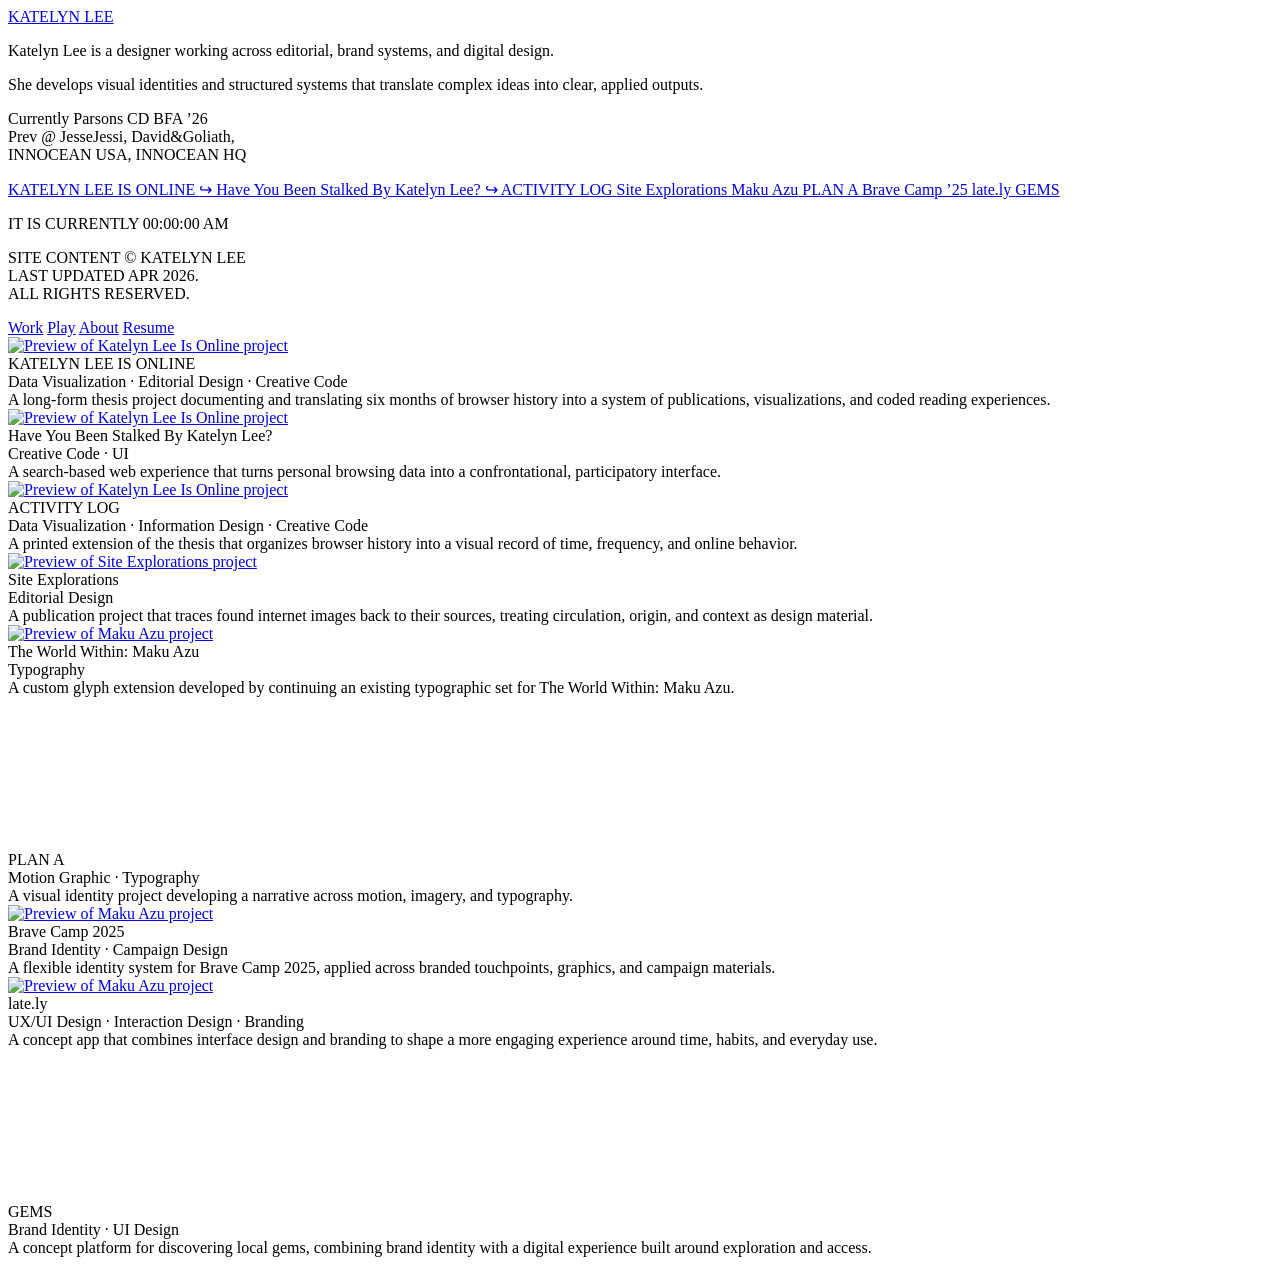
==== index.html @ a62d0965 "analytics" ====
<!DOCTYPE html>
<html lang="en">
<head>
<!-- Google tag (gtag.js) -->
<script async src="https://www.googletagmanager.com/gtag/js?id=G-5B7TTVXPLB"></script>
<script>
  window.dataLayer = window.dataLayer || [];
  function gtag(){dataLayer.push(arguments);}
  gtag('js', new Date());

  gtag('config', 'G-5B7TTVXPLB');
</script>

  <meta charset="UTF-8" />
  <meta name="viewport" content="width=device-width, initial-scale=1.0" />
  <title>Katelyn Lee Design</title>
<link rel="icon" href="assets/mouseclick.png" type="image/png" />
  <link rel="stylesheet" href="main.css" />
</head>
<body>
  <div class="site-wrapper">

    <!-- LEFT SIDEBAR -->
    <aside class="sidebar">
      <div class="sidebar-top">
        <a href="./" class="site-title hover-reveal">
          <span class="label-default">KATELYN LEE</span>
        </a>

        <div class="intro">
          <p>
            Katelyn Lee is a designer working across editorial, brand systems, and digital design.
          </p>

          <p class="intro-focus">
            She develops visual identities and structured systems that translate complex ideas into clear, applied outputs.
          </p>

          <p class="intro-meta">
            Currently Parsons CD BFA ’26<br>
            Prev @ JesseJessi, David&Goliath,<br>
            INNOCEAN USA, INNOCEAN HQ
        </p>
        </div>

        <div class="project-list">
          <a href="./katelynlee-is-online" class="project-link hover-reveal" data-project="katelyn-is-online">
            <span class="label-default">KATELYN LEE IS ONLINE</span>
          </a>

          <a href="./stalked" class="project-link hover-reveal indent" data-project="stalked">
            <span class="label-default">↪ Have You Been Stalked By Katelyn Lee?</span>
          </a>

          <a href="./activity-log" class="project-link hover-reveal indent" data-project="activity-log">
            <span class="label-default">↪ ACTIVITY LOG</span>
          </a>

          <a href="./site-explorations" class="project-link hover-reveal" data-project="site-explorations">
            <span class="label-default">Site Explorations</span>
          </a>

          <a href="./maku-azu" class="project-link hover-reveal" data-project="maku-azu">
            <span class="label-default">Maku Azu</span>
          </a>

          <a href="./plan-a" class="project-link hover-reveal" data-project="plan-a">
            <span class="label-default">PLAN A</span>
          </a>

          <a href="./brave-camp" class="project-link hover-reveal" data-project="brave-camp">
            <span class="label-default">Brave Camp ’25</span>
          </a>

          <a href="./lately" class="project-link hover-reveal" data-project="lately">
            <span class="label-default">late.ly</span>
          </a>

          <a href="./gems" class="project-link hover-reveal" data-project="gems">
            <span class="label-default">GEMS</span>
          </a>
        </div>
      </div>


<div class="sidebar-bottom">
  <p>
    IT IS CURRENTLY 
    <span class="sidebar-time" id="sidebar-time">
      00:00:00 AM
    </span>
  </p>

  <p>
    SITE CONTENT © KATELYN LEE<br />
    LAST UPDATED APR 2026.<br />
    ALL RIGHTS RESERVED.
  </p>
</div>
    </aside>

    <!-- RIGHT CONTENT -->
    <main class="content">
      <!-- TOP RIGHT NAV -->
      <nav class="top-nav">
        <a href="./" class="active">Work</a>
        <a href="./play">Play</a>
        <a href="./about">About</a>
        <a href="https://drive.google.com/file/d/14xPJd1FuYs-Bm6gf-rwNHwjESSqU0uII/view?usp=sharing" target="_blank">Resume</a>
      </nav>

      <section id="work" class="project-feed">
        <article class="project-card" data-project="katelyn-is-online">
          <a href="./katelynlee-is-online" class="project-image-link">
            <img src="assets/katelynleeisonline/landscape_1.jpg" alt="Preview of Katelyn Lee Is Online project" />
          </a>

          <div class="project-meta hover-description">
            <div class="meta-default">
                <div class="meta-title">KATELYN LEE IS ONLINE</div>
                <div class="meta-subtitle">Data Visualization · Editorial Design · Creative Code</div>
            </div>
            <div class="meta-hover">
              A long-form thesis project documenting and translating six months
              of browser history into a system of publications, visualizations,
              and coded reading experiences.
            </div>
          </div>
        </article>

        <article class="project-card" data-project="stalked">
          <a href="./stalked" class="project-image-link">
            <img src="assets/stalked/mainhero.png" alt="Preview of Katelyn Lee Is Online project" />
          </a>

          <div class="project-meta hover-description">
            <div class="meta-default">
                <div class="meta-title">Have You Been Stalked By Katelyn Lee?</div>
                <div class="meta-subtitle">Creative Code · UI</div>
            </div>
            <div class="meta-hover">
              A search-based web experience that turns personal browsing data into a confrontational, participatory interface.
            </div>
          </div>
        </article>

        <article class="project-card" data-project="activity-log">
          <a href="./activity-log" class="project-image-link">
            <img src="assets/activitylog/poster_final.png" alt="Preview of Katelyn Lee Is Online project" />
          </a>

          <div class="project-meta hover-description">
            <div class="meta-default">
                <div class="meta-title">ACTIVITY LOG</div>
                <div class="meta-subtitle">Data Visualization · Information Design · Creative Code</div>
            </div>
            <div class="meta-hover">
              A printed extension of the thesis that organizes browser history into a visual record of time, frequency, and online behavior.
            </div>
          </div>
        </article>

        <article class="project-card" data-project="site-explorations">
          <a href="./site-explorations" class="project-image-link">
            <img src="assets/siteexplorations/scan.gif" alt="Preview of Site Explorations project" />
          </a>

          <div class="project-meta hover-description">
            <div class="meta-default">
                <div class="meta-title">Site Explorations</div>
                <div class="meta-subtitle">Editorial Design</div>
            </div>
            <div class="meta-hover">
              A publication project that traces found internet images back to their sources, treating circulation, origin, and context as design material.
            </div>
          </div>
        </article>

        <article class="project-card" data-project="maku-azu">
          <a href="./maku-azu" class="project-image-link">
            <img src="assets/makuazu/DSC_8562.jpeg" alt="Preview of Maku Azu project" />
          </a>

          <div class="project-meta hover-description">
            <div class="meta-default">
                <div class="meta-title">The World Within: Maku Azu</div>
                <div class="meta-subtitle">Typography</div>
            </div>
            <div class="meta-hover">
             A custom glyph extension developed by continuing an existing typographic set for The World Within: Maku Azu.
            </div>
          </div>
        </article>

        <article class="project-card" data-project="plan-a">
          <a href="./plan-a" class="project-image-link">
            <video autoplay muted loop playsinline>
            <source src="assets/plana/PLANADOC.mp4" type="video/mp4" />
            </video>
        </a>

          <div class="project-meta hover-description">
            <div class="meta-default">
                <div class="meta-title">PLAN A</div>
                <div class="meta-subtitle">Motion Graphic · Typography</div>
            </div>
            <div class="meta-hover">
              A visual identity project developing a narrative across motion, imagery, and typography.
            </div>
          </div>
        </article>

        <article class="project-card" data-project="brave-camp">
          <a href="./brave-camp" class="project-image-link">
            <img src="assets/bravecamp/Bento-brandkit.png" alt="Preview of Maku Azu project" />
          </a>

          <div class="project-meta hover-description">
            <div class="meta-default">
                <div class="meta-title">Brave Camp 2025</div>
                <div class="meta-subtitle">Brand Identity · Campaign Design</div>
            </div>
            <div class="meta-hover">
              A flexible identity system for Brave Camp 2025, applied across branded touchpoints, graphics, and campaign materials.
            </div>
          </div>
        </article>

        <article class="project-card" data-project="lately">
          <a href="./lately" class="project-image-link">
            <img src="assets/late.ly/secondaryhero_fixed.png" alt="Preview of Maku Azu project" />
          </a>

          <div class="project-meta hover-description">
            <div class="meta-default">
                <div class="meta-title">late.ly</div>
                <div class="meta-subtitle">UX/UI Design · Interaction Design · Branding</div>
            </div>
            <div class="meta-hover">
              A concept app that combines interface design and branding to shape a more engaging experience around time, habits, and everyday use.
            </div>
          </div>
        </article>

        <article class="project-card" data-project="gems">
         <a href="./gems" class="project-image-link">
            <video autoplay muted loop playsinline>
            <source src="assets/GEMS/grid_remix.mp4" type="video/mp4" />
            </video>
        </a>

          <div class="project-meta hover-description">
            <div class="meta-default">
                <div class="meta-title">GEMS</div>
                <div class="meta-subtitle">Brand Identity · UI Design</div>
            </div>
            <div class="meta-hover">
              A concept platform for discovering local gems, combining brand identity with a digital experience built around exploration and access.
            </div>
          </div>
        </article>

      </section>

    </main>
  </div>

  <script src="main.js"></script>
</body>
</html>
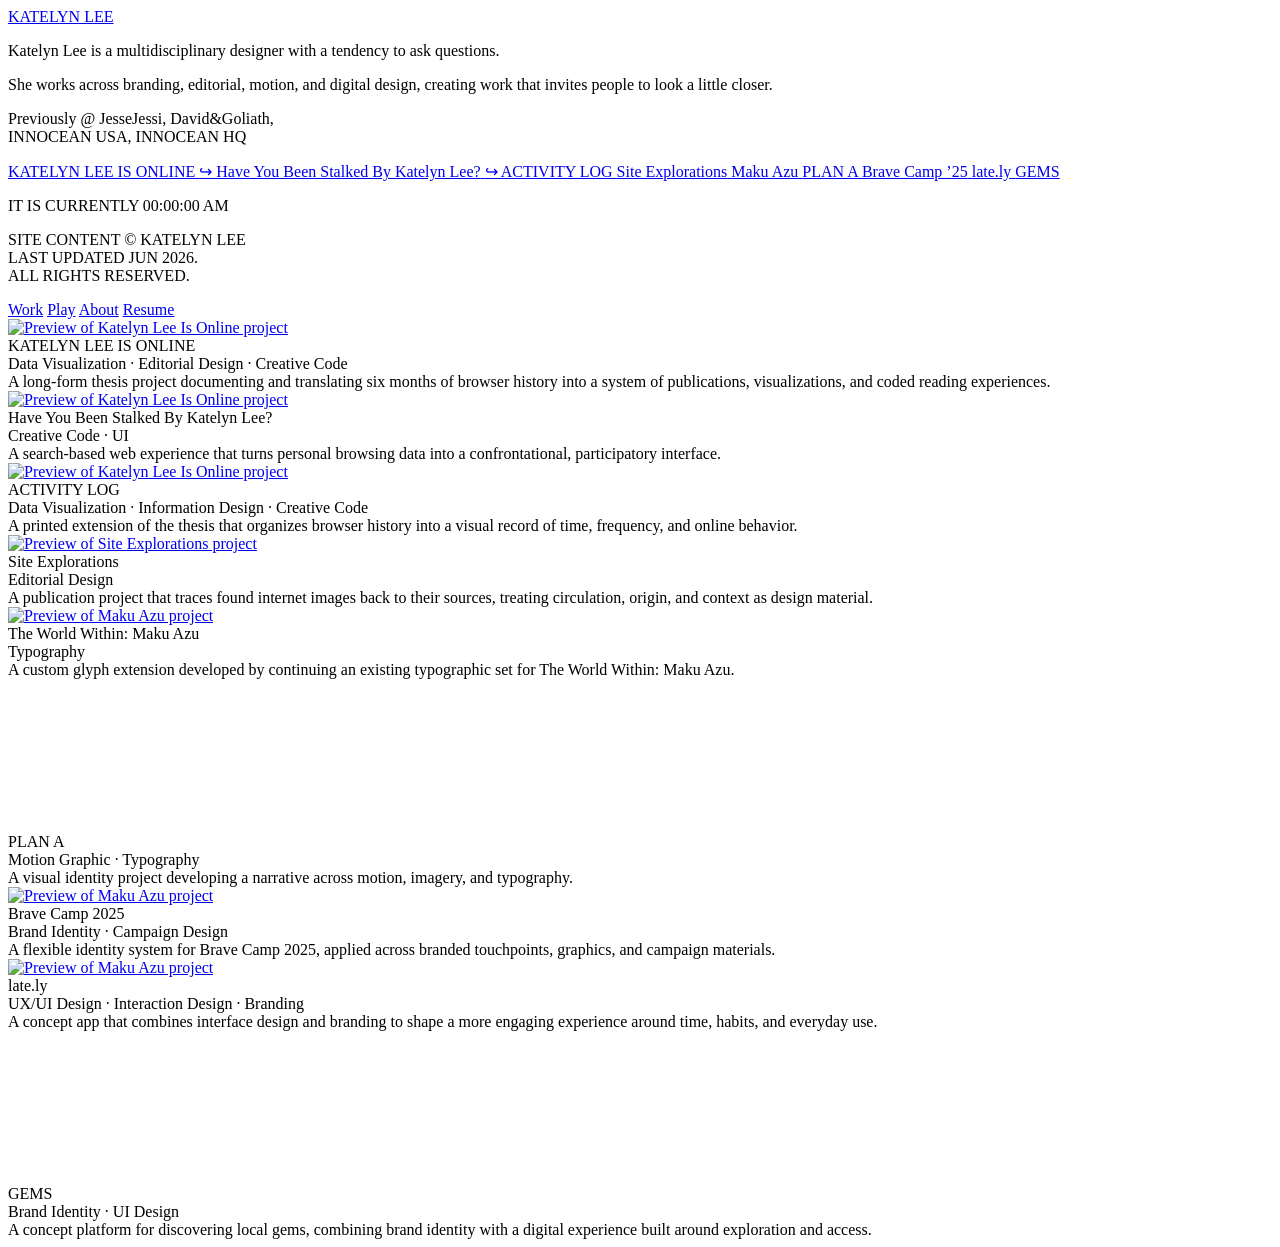
==== commit 55120d01: "update" ====
--- a/index.html
+++ b/index.html
@@ -29,18 +29,18 @@
 
         <div class="intro">
           <p>
-            Katelyn Lee is a designer working across editorial, brand systems, and digital design.
+            Katelyn Lee is a multidisciplinary designer with a tendency to ask questions.
           </p>
 
           <p class="intro-focus">
-            She develops visual identities and structured systems that translate complex ideas into clear, applied outputs.
+            She works across branding, editorial, motion, and digital design, creating work that invites people to look a little closer.
           </p>
 
           <p class="intro-meta">
-            Currently Parsons CD BFA ’26<br>
-            Prev @ JesseJessi, David&Goliath,<br>
+            Previously @ JesseJessi, David&Goliath,<br>
             INNOCEAN USA, INNOCEAN HQ
         </p>
+
         </div>
 
         <div class="project-list">
@@ -93,7 +93,7 @@
 
   <p>
     SITE CONTENT © KATELYN LEE<br />
-    LAST UPDATED APR 2026.<br />
+    LAST UPDATED JUN 2026.<br />
     ALL RIGHTS RESERVED.
   </p>
 </div>
@@ -106,7 +106,7 @@
         <a href="./" class="active">Work</a>
         <a href="./play">Play</a>
         <a href="./about">About</a>
-        <a href="https://drive.google.com/file/d/14xPJd1FuYs-Bm6gf-rwNHwjESSqU0uII/view?usp=sharing" target="_blank">Resume</a>
+        <a href="https://drive.google.com/file/d/1KI7xflAY8NanYzPTDMOPrRgD8ixf8LeU/view?usp=sharing" target="_blank">Resume</a>
       </nav>
 
       <section id="work" class="project-feed">
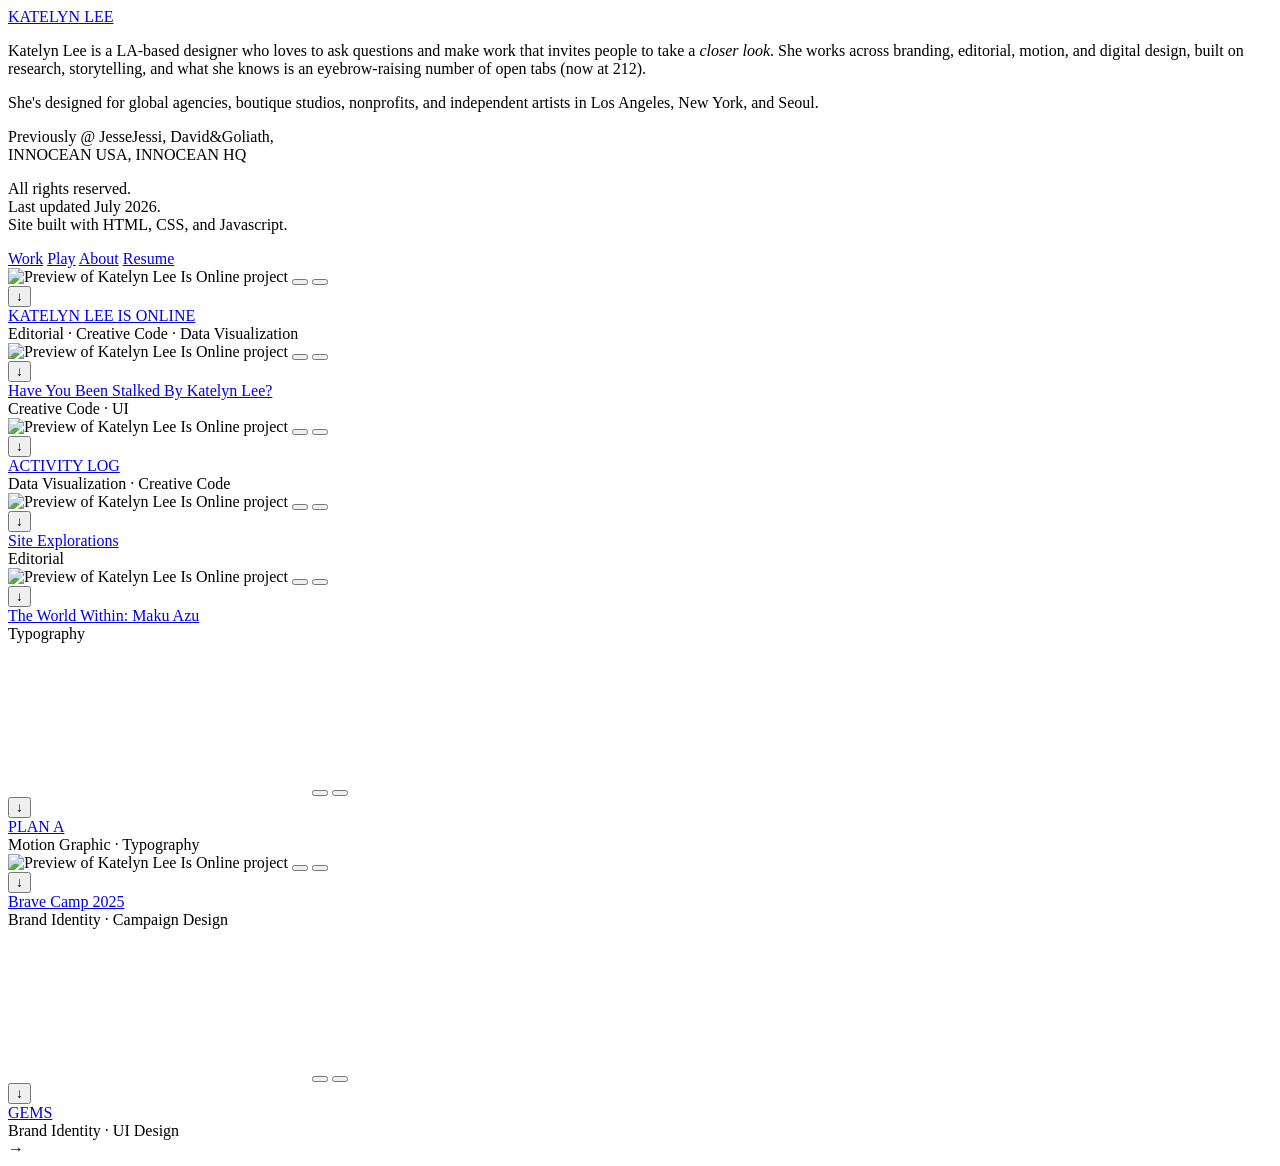
==== commit 94595c6c: "update" ====
--- a/index.html
+++ b/index.html
@@ -29,11 +29,12 @@
 
         <div class="intro">
           <p>
-            Katelyn Lee is a multidisciplinary designer with a tendency to ask questions.
+            Katelyn Lee is a LA-based designer who loves to ask questions and make work that invites people to take a <em>closer look</em>. 
+            She works across branding, editorial, motion, and digital design, built on research, storytelling, and what she knows is an eyebrow-raising number of open tabs (now at 212). 
           </p>
 
           <p class="intro-focus">
-            She works across branding, editorial, motion, and digital design, creating work that invites people to look a little closer.
+            She's designed for global agencies, boutique studios, nonprofits, and independent artists in Los Angeles, New York, and Seoul.
           </p>
 
           <p class="intro-meta">
@@ -41,9 +42,13 @@
             INNOCEAN USA, INNOCEAN HQ
         </p>
 
-        </div>
-
-        <div class="project-list">
+        <!-- <p class="intro-meta">
+            Hover for interaction!
+          </p> -->
+
+        </div>
+
+        <!-- <div class="project-list">
           <a href="./katelynlee-is-online" class="project-link hover-reveal" data-project="katelyn-is-online">
             <span class="label-default">KATELYN LEE IS ONLINE</span>
           </a>
@@ -79,22 +84,22 @@
           <a href="./gems" class="project-link hover-reveal" data-project="gems">
             <span class="label-default">GEMS</span>
           </a>
-        </div>
+        </div> -->
       </div>
 
 
 <div class="sidebar-bottom">
+  <!-- <p>
+    It is currently 
+    <span class="sidebar-time" id="sidebar-time">
+      00:00:00 AM.
+    </span>
+  </p> -->
+
   <p>
-    IT IS CURRENTLY 
-    <span class="sidebar-time" id="sidebar-time">
-      00:00:00 AM
-    </span>
-  </p>
-
-  <p>
-    SITE CONTENT © KATELYN LEE<br />
-    LAST UPDATED JUN 2026.<br />
-    ALL RIGHTS RESERVED.
+    All rights reserved.<br>
+    Last updated July 2026.<br>
+    Site built with HTML, CSS, and Javascript.
   </p>
 </div>
     </aside>
@@ -106,165 +111,288 @@
         <a href="./" class="active">Work</a>
         <a href="./play">Play</a>
         <a href="./about">About</a>
-        <a href="https://drive.google.com/file/d/1KI7xflAY8NanYzPTDMOPrRgD8ixf8LeU/view?usp=sharing" target="_blank">Resume</a>
+        <a href="https://drive.google.com/file/d/1V6LuvaHBBj7gBq3loCqaI6xz7B3jAZRT/view?usp=sharing" target="_blank">Resume</a>
       </nav>
 
       <section id="work" class="project-feed">
-        <article class="project-card" data-project="katelyn-is-online">
-          <a href="./katelynlee-is-online" class="project-image-link">
-            <img src="assets/katelynleeisonline/landscape_1.jpg" alt="Preview of Katelyn Lee Is Online project" />
-          </a>
-
-          <div class="project-meta hover-description">
-            <div class="meta-default">
-                <div class="meta-title">KATELYN LEE IS ONLINE</div>
-                <div class="meta-subtitle">Data Visualization · Editorial Design · Creative Code</div>
-            </div>
-            <div class="meta-hover">
-              A long-form thesis project documenting and translating six months
-              of browser history into a system of publications, visualizations,
-              and coded reading experiences.
-            </div>
-          </div>
-        </article>
-
-        <article class="project-card" data-project="stalked">
-          <a href="./stalked" class="project-image-link">
-            <img src="assets/stalked/mainhero.png" alt="Preview of Katelyn Lee Is Online project" />
-          </a>
-
-          <div class="project-meta hover-description">
-            <div class="meta-default">
-                <div class="meta-title">Have You Been Stalked By Katelyn Lee?</div>
-                <div class="meta-subtitle">Creative Code · UI</div>
-            </div>
-            <div class="meta-hover">
-              A search-based web experience that turns personal browsing data into a confrontational, participatory interface.
-            </div>
-          </div>
-        </article>
-
-        <article class="project-card" data-project="activity-log">
-          <a href="./activity-log" class="project-image-link">
-            <img src="assets/activitylog/poster_final.png" alt="Preview of Katelyn Lee Is Online project" />
-          </a>
-
-          <div class="project-meta hover-description">
-            <div class="meta-default">
-                <div class="meta-title">ACTIVITY LOG</div>
-                <div class="meta-subtitle">Data Visualization · Information Design · Creative Code</div>
-            </div>
-            <div class="meta-hover">
-              A printed extension of the thesis that organizes browser history into a visual record of time, frequency, and online behavior.
-            </div>
-          </div>
-        </article>
-
-        <article class="project-card" data-project="site-explorations">
-          <a href="./site-explorations" class="project-image-link">
-            <img src="assets/siteexplorations/scan.gif" alt="Preview of Site Explorations project" />
-          </a>
-
-          <div class="project-meta hover-description">
-            <div class="meta-default">
-                <div class="meta-title">Site Explorations</div>
-                <div class="meta-subtitle">Editorial Design</div>
-            </div>
-            <div class="meta-hover">
-              A publication project that traces found internet images back to their sources, treating circulation, origin, and context as design material.
-            </div>
-          </div>
-        </article>
-
-        <article class="project-card" data-project="maku-azu">
-          <a href="./maku-azu" class="project-image-link">
-            <img src="assets/makuazu/DSC_8562.jpeg" alt="Preview of Maku Azu project" />
-          </a>
-
-          <div class="project-meta hover-description">
-            <div class="meta-default">
-                <div class="meta-title">The World Within: Maku Azu</div>
-                <div class="meta-subtitle">Typography</div>
-            </div>
-            <div class="meta-hover">
-             A custom glyph extension developed by continuing an existing typographic set for The World Within: Maku Azu.
-            </div>
-          </div>
-        </article>
-
-        <article class="project-card" data-project="plan-a">
-          <a href="./plan-a" class="project-image-link">
-            <video autoplay muted loop playsinline>
-            <source src="assets/plana/PLANADOC.mp4" type="video/mp4" />
-            </video>
-        </a>
-
-          <div class="project-meta hover-description">
-            <div class="meta-default">
-                <div class="meta-title">PLAN A</div>
-                <div class="meta-subtitle">Motion Graphic · Typography</div>
-            </div>
-            <div class="meta-hover">
-              A visual identity project developing a narrative across motion, imagery, and typography.
-            </div>
-          </div>
-        </article>
-
-        <article class="project-card" data-project="brave-camp">
-          <a href="./brave-camp" class="project-image-link">
-            <img src="assets/bravecamp/Bento-brandkit.png" alt="Preview of Maku Azu project" />
-          </a>
-
-          <div class="project-meta hover-description">
-            <div class="meta-default">
-                <div class="meta-title">Brave Camp 2025</div>
-                <div class="meta-subtitle">Brand Identity · Campaign Design</div>
-            </div>
-            <div class="meta-hover">
-              A flexible identity system for Brave Camp 2025, applied across branded touchpoints, graphics, and campaign materials.
-            </div>
-          </div>
-        </article>
-
-        <article class="project-card" data-project="lately">
-          <a href="./lately" class="project-image-link">
-            <img src="assets/late.ly/secondaryhero_fixed.png" alt="Preview of Maku Azu project" />
-          </a>
-
-          <div class="project-meta hover-description">
-            <div class="meta-default">
-                <div class="meta-title">late.ly</div>
-                <div class="meta-subtitle">UX/UI Design · Interaction Design · Branding</div>
-            </div>
-            <div class="meta-hover">
-              A concept app that combines interface design and branding to shape a more engaging experience around time, habits, and everyday use.
-            </div>
-          </div>
-        </article>
-
-        <article class="project-card" data-project="gems">
-         <a href="./gems" class="project-image-link">
-            <video autoplay muted loop playsinline>
-            <source src="assets/GEMS/grid_remix.mp4" type="video/mp4" />
-            </video>
-        </a>
-
-          <div class="project-meta hover-description">
-            <div class="meta-default">
-                <div class="meta-title">GEMS</div>
-                <div class="meta-subtitle">Brand Identity · UI Design</div>
-            </div>
-            <div class="meta-hover">
-              A concept platform for discovering local gems, combining brand identity with a digital experience built around exploration and access.
-            </div>
-          </div>
-        </article>
+
+      <article class="project-card" data-project="katelyn-is-online">
+        <div class="project-carousel" data-images="
+            assets/katelynleeisonline/landscape_1.jpg,
+            assets/katelynleeisonline/landscape_2.jpg,
+            assets/katelynleeisonline/landscape_5.jpg,
+            assets/katelynleeisonline/vol3scans.gif">
+        <img class="carousel-image carousel-media" src="assets/katelynleeisonline/landscape_1.jpg" alt="Preview of Katelyn Lee Is Online project"/>
+
+        <button class="carousel-zone carousel-zone-left" type="button" aria-label="Previous image"></button>
+        <button class="carousel-zone carousel-zone-right" type="button" aria-label="Next image"></button>
+        </div>
+        
+        <div class="project-meta">
+          <div class="project-meta-header">
+          <button class="project-toggle" type="button" aria-expanded="false" aria-label="Show project description">
+            <span class="project-toggle-icon">↓</span>
+          </button>
+
+            <div class="project-meta-text">
+              <a href="./katelynlee-is-online" class="project-title-link">KATELYN LEE IS ONLINE</a>
+              <div class="meta-subtitle">Editorial · Creative Code · Data Visualization</div>
+            </div>
+          </div>
+
+          <div class="project-description" hidden>
+          Six months of browser history, translated into a system of publications, visualizations,
+          and coded reading experiences.
+          </div>
+        </div>
+      </article>
+
+      <article class="project-card" data-project="stalked">
+        <div class="project-carousel" data-images="
+          assets/stalked/mainhero.png,
+          assets/stalked/white/RESULTS.png,
+          assets/stalked/white/DIRECTORY.png,
+          assets/stalked/white/ABOUT.png">
+        <img class="carousel-image carousel-media" src="assets/stalked/mainhero.png" alt="Preview of Katelyn Lee Is Online project"/>
+
+        <button class="carousel-zone carousel-zone-left" type="button" aria-label="Previous image"></button>
+        <button class="carousel-zone carousel-zone-right" type="button" aria-label="Next image"></button>
+        </div>
+
+        <div class="project-meta">
+          <div class="project-meta-header">
+          <button class="project-toggle" type="button" aria-expanded="false" aria-label="Show project description">
+            <span class="project-toggle-icon">↓</span>
+          </button>
+
+            <div class="project-meta-text">
+              <a href="./stalked" class="project-title-link">Have You Been Stalked By Katelyn Lee?</a>
+              <div class="meta-subtitle">Creative Code · UI</div>
+            </div>
+          </div>
+
+          <div class="project-description" hidden>
+            A search-based web experience that turns personal browsing data into a confrontational, participatory interface.
+          </div>
+        </div>
+      </article>
+
+      <article class="project-card" data-project="activity-log">
+        <div class="project-carousel" data-images="
+          assets/activitylog/example_2.png,
+          assets/activitylog/example_4.png,
+          assets/activitylog/example_5.png">
+        <img class="carousel-image carousel-media" src="assets/activitylog/example_3.png" alt="Preview of Katelyn Lee Is Online project"/>
+
+        <button class="carousel-zone carousel-zone-left" type="button" aria-label="Previous image"></button>
+        <button class="carousel-zone carousel-zone-right" type="button" aria-label="Next image"></button>
+        </div>
+
+        <div class="project-meta">
+          <div class="project-meta-header">
+          <button class="project-toggle" type="button" aria-expanded="false" aria-label="Show project description">
+            <span class="project-toggle-icon">↓</span>
+          </button>
+
+          <div class="project-meta-text">
+            <a href="./activity-log/" class="project-title-link">ACTIVITY LOG</a>
+            <div class="meta-subtitle">Data Visualization · Creative Code</div>
+          </div>
+          </div>
+
+          <div class="project-description" hidden>
+            A visualization-focused extension of <em>KATELYN LEE IS ONLINE</em> that interprets browser history into a poster and series of visual explorations.
+          </div>
+        </div>
+      </article>
+
+      <article class="project-card" data-project="site-explorations">
+        <div class="project-carousel" data-images="
+            assets/siteexplorations/scan.gif,
+            assets/siteexplorations/horizontalweb2.png,
+            assets/siteexplorations/horizontalprint3.png,
+            assets/siteexplorations/horizontalweb1.png,">
+        <img class="carousel-image carousel-media" src="assets/siteexplorations/scan.gif" alt="Preview of Katelyn Lee Is Online project"/>
+
+        <button class="carousel-zone carousel-zone-left" type="button" aria-label="Previous image"></button>
+        <button class="carousel-zone carousel-zone-right" type="button" aria-label="Next image"></button>
+        </div>
+
+        <div class="project-meta">
+          <div class="project-meta-header">
+          <button class="project-toggle" type="button" aria-expanded="false" aria-label="Show project description">
+            <span class="project-toggle-icon">↓</span>
+          </button>
+
+            <div class="project-meta-text">
+              <a href="./site-explorations/" class="project-title-link">Site Explorations</a>
+            <div class="meta-subtitle">Editorial</div>
+            </div>
+          </div>
+
+          <div class="project-description" hidden>
+            A publication that traces found internet images back to their sources, treating circulation, origin, and context as design material.
+          </div>
+        </div>
+      </article>
+
+      <article class="project-card" data-project="maku-azu">
+        <div class="project-carousel" data-images="
+          assets/makuazu/DSC_8562.jpeg,
+          assets/katelynleeisonline/landscape_2.jpg,
+          assets/katelynleeisonline/landscape_3.jpg,
+          assets/katelynleeisonline/landscape_4.jpg">
+        <img class="carousel-image carousel-media" src="assets/makuazu/DSC_8562.jpeg" alt="Preview of Katelyn Lee Is Online project"/>
+
+        <button class="carousel-zone carousel-zone-left" type="button" aria-label="Previous image"></button>
+        <button class="carousel-zone carousel-zone-right" type="button" aria-label="Next image"></button>
+        </div>
+
+        <div class="project-meta">
+          <div class="project-meta-header">
+          <button class="project-toggle" type="button" aria-expanded="false" aria-label="Show project description">
+            <span class="project-toggle-icon">↓</span>
+          </button>
+
+            <div class="project-meta-text">
+              <a href="./maku-azu/" class="project-title-link">The World Within: Maku Azu</a>
+              <div class="meta-subtitle">Typography</div>
+            </div>
+          </div>
+
+            <div class="project-description" hidden>
+              Custom glyph set extending an existing typographic identity for <em>The World Within: Maku Azu</em>.
+            </div>
+        </div>
+      </article>
+
+      <article class="project-card" data-project="plan-a">
+        <div class="project-carousel" data-images="
+          assets/plana/PLANADOC.mp4,
+          assets/plana/SELECTEDPLANAshots.png,
+          assets/plana/STYLE GUIDEPLANA.png">
+        <video class="carousel-image carousel-media" src="assets/plana/PLANADOC.mp4" autoplay loop muted playsinline></video>
+
+        <button class="carousel-zone carousel-zone-left" type="button" aria-label="Previous image"></button>
+        <button class="carousel-zone carousel-zone-right" type="button" aria-label="Next image"></button>
+        </div>
+
+        <div class="project-meta">
+          <div class="project-meta-header">
+          <button class="project-toggle" type="button" aria-expanded="false" aria-label="Show project description">
+            <span class="project-toggle-icon">↓</span>
+          </button>
+
+            <div class="project-meta-text">
+              <a href="./plan-a/" class="project-title-link">PLAN A</a>
+              <div class="meta-subtitle">Motion Graphic · Typography</div>
+            </div>
+          </div>
+
+          <div class="project-description" hidden>
+            Lyric video for Ski Team's single "PLAN A," developing a typographic language that carries the track's tone and rhythm through motion.
+          </div>
+        </div>
+      </article>
+
+      <article class="project-card" data-project="brave-camp">
+        <div class="project-carousel" data-images="
+            assets/bravecamp/Bento-brandkit.png,
+            assets/bravecamp/phones.png,
+            assets/bravecamp/allhero.png,
+            assets/bravecamp/ICONS_BA_final.png">
+        <img class="carousel-image carousel-media" src="assets/bravecamp/Bento-brandkit.png" alt="Preview of Katelyn Lee Is Online project"/>
+
+        <button class="carousel-zone carousel-zone-left" type="button" aria-label="Previous image"></button>
+        <button class="carousel-zone carousel-zone-right" type="button" aria-label="Next image"></button>
+        </div>
+
+        <div class="project-meta">
+          <div class="project-meta-header">
+            <button class="project-toggle" type="button" aria-expanded="false" aria-label="Show project description">
+              <span class="project-toggle-icon">↓</span>
+            </button>
+
+            <div class="project-meta-text">
+              <a href="./brave-camp/" class="project-title-link">Brave Camp 2025</a>
+              <div class="meta-subtitle">Brand Identity · Campaign Design</div>
+            </div>
+          </div>
+
+          <div class="project-description" hidden>
+            A flexible identity system for Brave Camp 2025, applied across branded touchpoints, graphics, and campaign materials.
+          </div>
+        </div>
+      </article>
+
+      <!-- <article class="project-card" data-project="lately">
+        <div class="project-carousel" data-images="
+            assets/katelynleeisonline/landscape_1.jpg,
+            assets/katelynleeisonline/landscape_2.jpg,
+            assets/katelynleeisonline/landscape_3.jpg,
+            assets/katelynleeisonline/landscape_4.jpg">
+        <img class="carousel-image carousel-media" src="assets/katelynleeisonline/landscape_1.jpg" alt="Preview of Katelyn Lee Is Online project"/>
+
+        <button class="carousel-zone carousel-zone-left" type="button" aria-label="Previous image"></button>
+        <button class="carousel-zone carousel-zone-right" type="button" aria-label="Next image"></button>
+        </div>
+
+        <div class="project-meta">
+          <div class="project-meta-header">
+          <button class="project-toggle" type="button" aria-expanded="false" aria-label="Show project description">
+            <span class="project-toggle-icon">↓</span>
+          </button>
+
+            <div class="project-meta-text">
+              <a href="./lately/" class="project-title-link">late.ly</a>
+              <div class="meta-subtitle">UX/UI Design · Interaction Design · Branding</div>
+            </div>
+          </div>
+
+          <div class="project-description" hidden>
+          A concept app that combines interface design and branding to shape a more engaging experience around time, habits, and everyday use.
+          </div>
+        </div>
+      </article> -->
+
+      <article class="project-card" data-project="gems">
+        <div class="project-carousel" data-images="
+            assets/GEMS/grid_remix.mp4,
+            assets/GEMS/hero_p7.png,
+            assets/GEMS/GEMSGUIDE.png,
+            assets/GEMS/postermockup.png">
+        <video class="carousel-image carousel-media" src="assets/GEMS/grid_remix.mp4" autoplay loop muted playsinline></video>
+
+        <button class="carousel-zone carousel-zone-left" type="button" aria-label="Previous image"></button>
+        <button class="carousel-zone carousel-zone-right" type="button" aria-label="Next image"></button>
+        </div>
+
+        <div class="project-meta">
+          <div class="project-meta-header">
+            <button class="project-toggle" type="button" aria-expanded="false" aria-label="Show project description">
+              <span class="project-toggle-icon">↓</span>
+            </button>
+
+            <div class="project-meta-text">
+              <a href="./gems/" class="project-title-link">GEMS</a>
+              <div class="meta-subtitle">Brand Identity · UI Design</div>
+            </div>
+          </div>
+
+          <div class="project-description" hidden>
+          A concept platform for discovering local gems, combining brand identity with a digital experience built around exploration and access.
+          </div>
+        </div>
+      </article>
 
       </section>
 
     </main>
   </div>
 
+  <div class="carousel-cursor" aria-hidden="true">→</div>
   <script src="main.js"></script>
+  <script src="toggles.js"></script>
+  <script src="../play.js"></script>
 </body>
 </html>
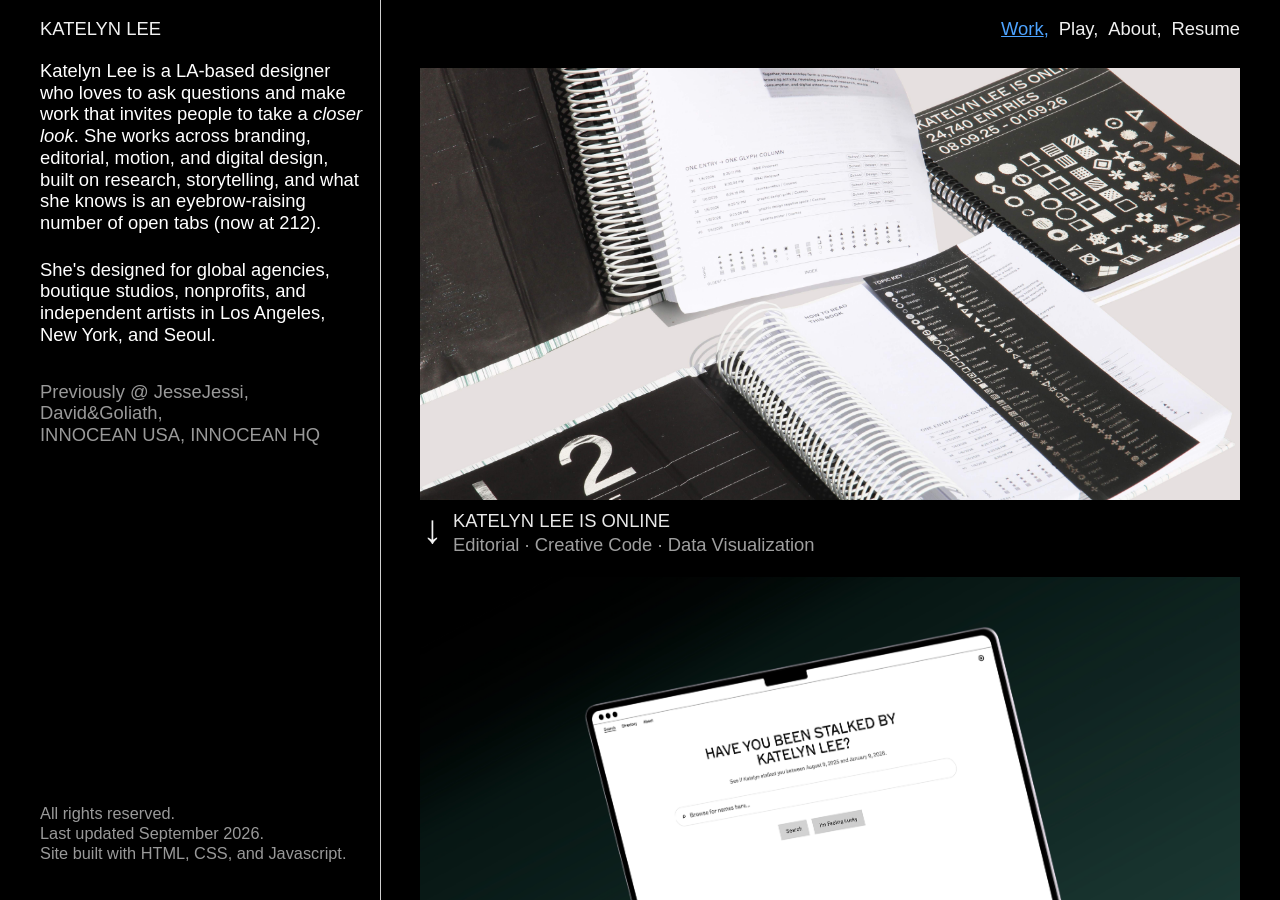
==== commit d15da131: "w&w_upload" ====
--- a/index.html
+++ b/index.html
@@ -14,7 +14,6 @@
   <meta charset="UTF-8" />
   <meta name="viewport" content="width=device-width, initial-scale=1.0" />
   <title>Katelyn Lee Design</title>
-<link rel="icon" href="assets/mouseclick.png" type="image/png" />
   <link rel="stylesheet" href="main.css" />
 </head>
 <body>
@@ -98,7 +97,7 @@
 
   <p>
     All rights reserved.<br>
-    Last updated July 2026.<br>
+    Last updated September 2026.<br>
     Site built with HTML, CSS, and Javascript.
   </p>
 </div>
@@ -115,13 +114,13 @@
       </nav>
 
       <section id="work" class="project-feed">
-
-      <article class="project-card" data-project="katelyn-is-online">
+      
+        <article class="project-card" data-project="katelyn-is-online">
         <div class="project-carousel" data-images="
             assets/katelynleeisonline/landscape_1.jpg,
             assets/katelynleeisonline/landscape_2.jpg,
             assets/katelynleeisonline/landscape_5.jpg,
-            assets/katelynleeisonline/vol3scans.gif">
+            assets/katelynleeisonline/vol3scans.mp4">
         <img class="carousel-image carousel-media" src="assets/katelynleeisonline/landscape_1.jpg" alt="Preview of Katelyn Lee Is Online project"/>
 
         <button class="carousel-zone carousel-zone-left" type="button" aria-label="Previous image"></button>
@@ -149,11 +148,11 @@
 
       <article class="project-card" data-project="stalked">
         <div class="project-carousel" data-images="
-          assets/stalked/mainhero.png,
-          assets/stalked/white/RESULTS.png,
-          assets/stalked/white/DIRECTORY.png,
-          assets/stalked/white/ABOUT.png">
-        <img class="carousel-image carousel-media" src="assets/stalked/mainhero.png" alt="Preview of Katelyn Lee Is Online project"/>
+          assets/stalked/mainhero.jpg,
+          assets/stalked/white/RESULTS.jpg,
+          assets/stalked/white/DIRECTORY.jpg,
+          assets/stalked/white/ABOUT.jpg">
+        <img class="carousel-image carousel-media" src="assets/stalked/mainhero.jpg" alt="Preview of Have You Been Stalked by Katelyn Lee?"/>
 
         <button class="carousel-zone carousel-zone-left" type="button" aria-label="Previous image"></button>
         <button class="carousel-zone carousel-zone-right" type="button" aria-label="Next image"></button>
@@ -177,42 +176,43 @@
         </div>
       </article>
 
-      <article class="project-card" data-project="activity-log">
-        <div class="project-carousel" data-images="
-          assets/activitylog/example_2.png,
-          assets/activitylog/example_4.png,
-          assets/activitylog/example_5.png">
-        <img class="carousel-image carousel-media" src="assets/activitylog/example_3.png" alt="Preview of Katelyn Lee Is Online project"/>
-
-        <button class="carousel-zone carousel-zone-left" type="button" aria-label="Previous image"></button>
-        <button class="carousel-zone carousel-zone-right" type="button" aria-label="Next image"></button>
-        </div>
-
-        <div class="project-meta">
-          <div class="project-meta-header">
-          <button class="project-toggle" type="button" aria-expanded="false" aria-label="Show project description">
-            <span class="project-toggle-icon">↓</span>
-          </button>
-
-          <div class="project-meta-text">
-            <a href="./activity-log/" class="project-title-link">ACTIVITY LOG</a>
-            <div class="meta-subtitle">Data Visualization · Creative Code</div>
-          </div>
-          </div>
-
-          <div class="project-description" hidden>
-            A visualization-focused extension of <em>KATELYN LEE IS ONLINE</em> that interprets browser history into a poster and series of visual explorations.
+      <article class="project-card" data-project="w&w">
+        <div class="project-carousel" data-images="
+            assets/w&w/hero.jpg,
+            assets/w&w/socials_posts_4.png,
+            assets/w&w/drinkreviews.mp4,
+            assets/w&w/event/02.jpg">
+        <img class="carousel-image carousel-media" src="assets/w&w/hero.jpg" alt="Preview of Worm&Whisk project"/>
+
+        <button class="carousel-zone carousel-zone-left" type="button" aria-label="Previous image"></button>
+        <button class="carousel-zone carousel-zone-right" type="button" aria-label="Next image"></button>
+        </div>
+        
+        <div class="project-meta">
+          <div class="project-meta-header">
+          <button class="project-toggle" type="button" aria-expanded="false" aria-label="Show project description">
+            <span class="project-toggle-icon">↓</span>
+          </button>
+
+            <div class="project-meta-text">
+              <a href="./w&w" class="project-title-link">Worm&Whisk</a>
+              <div class="meta-subtitle">Brand Identity · Art Direction</div>
+            </div>
+          </div>
+
+          <div class="project-description" hidden>
+          Two years of matcha pop-ups, with an identity built to make an apartment café feel like an established brand.
           </div>
         </div>
       </article>
 
       <article class="project-card" data-project="site-explorations">
         <div class="project-carousel" data-images="
-            assets/siteexplorations/scan.gif,
-            assets/siteexplorations/horizontalweb2.png,
-            assets/siteexplorations/horizontalprint3.png,
-            assets/siteexplorations/horizontalweb1.png,">
-        <img class="carousel-image carousel-media" src="assets/siteexplorations/scan.gif" alt="Preview of Katelyn Lee Is Online project"/>
+            assets/siteexplorations/scan.mp4,
+            assets/siteexplorations/horizontalweb2.jpg,
+            assets/siteexplorations/horizontalprint3.jpg,
+            assets/siteexplorations/horizontalweb1.jpg,">
+        <video class="carousel-image carousel-media" src="assets/siteexplorations/scan.mp4" autoplay loop muted playsinline></video>
 
         <button class="carousel-zone carousel-zone-left" type="button" aria-label="Previous image"></button>
         <button class="carousel-zone carousel-zone-right" type="button" aria-label="Next image"></button>
@@ -231,18 +231,17 @@
           </div>
 
           <div class="project-description" hidden>
-            A publication that traces found internet images back to their sources, treating circulation, origin, and context as design material.
+            A publication that traces found internet images back to their sources, exploring circulation, origin, and context.
           </div>
         </div>
       </article>
 
       <article class="project-card" data-project="maku-azu">
         <div class="project-carousel" data-images="
-          assets/makuazu/DSC_8562.jpeg,
-          assets/katelynleeisonline/landscape_2.jpg,
-          assets/katelynleeisonline/landscape_3.jpg,
-          assets/katelynleeisonline/landscape_4.jpg">
-        <img class="carousel-image carousel-media" src="assets/makuazu/DSC_8562.jpeg" alt="Preview of Katelyn Lee Is Online project"/>
+          assets/makuazu/DSC_8562.jpg,
+          assets/makuazu/DSC_8499.jpg,
+          assets/makuazu/Maku_Scroll.mp4">
+        <img class="carousel-image carousel-media" src="assets/makuazu/DSC_8562.jpg" alt="Preview of The World Within: Maku Azu"/>
 
         <button class="carousel-zone carousel-zone-left" type="button" aria-label="Previous image"></button>
         <button class="carousel-zone carousel-zone-right" type="button" aria-label="Next image"></button>
@@ -297,11 +296,11 @@
 
       <article class="project-card" data-project="brave-camp">
         <div class="project-carousel" data-images="
-            assets/bravecamp/Bento-brandkit.png,
-            assets/bravecamp/phones.png,
-            assets/bravecamp/allhero.png,
-            assets/bravecamp/ICONS_BA_final.png">
-        <img class="carousel-image carousel-media" src="assets/bravecamp/Bento-brandkit.png" alt="Preview of Katelyn Lee Is Online project"/>
+            assets/bravecamp/Bento-brandkit.jpg,
+            assets/bravecamp/phones.jpg,
+            assets/bravecamp/allhero.jpg,
+            assets/bravecamp/ICONS_BA_final.jpg">
+        <img class="carousel-image carousel-media" src="assets/bravecamp/Bento-brandkit.jpg" alt="Preview of Brave Camp project"/>
 
         <button class="carousel-zone carousel-zone-left" type="button" aria-label="Previous image"></button>
         <button class="carousel-zone carousel-zone-right" type="button" aria-label="Next image"></button>
@@ -358,9 +357,9 @@
       <article class="project-card" data-project="gems">
         <div class="project-carousel" data-images="
             assets/GEMS/grid_remix.mp4,
-            assets/GEMS/hero_p7.png,
+            assets/GEMS/hero_p7.jpg,
             assets/GEMS/GEMSGUIDE.png,
-            assets/GEMS/postermockup.png">
+            assets/GEMS/postermockup.jpg">
         <video class="carousel-image carousel-media" src="assets/GEMS/grid_remix.mp4" autoplay loop muted playsinline></video>
 
         <button class="carousel-zone carousel-zone-left" type="button" aria-label="Previous image"></button>
@@ -393,6 +392,5 @@
   <div class="carousel-cursor" aria-hidden="true">→</div>
   <script src="main.js"></script>
   <script src="toggles.js"></script>
-  <script src="../play.js"></script>
 </body>
 </html>
--- a/main.css
+++ b/main.css
@@ -0,0 +1,880 @@
+@font-face {
+  font-family: "Chivo";
+  src: url("assets/chivo/Chivo-Light.ttf") format("truetype");
+  font-weight: 100;
+  font-style: normal;
+}
+
+* {
+  box-sizing: border-box;
+}
+
+html {
+  scroll-behavior: smooth;
+}
+
+body {
+  margin: 0;
+  background: #000000;
+  color: #f2f2f2;
+  font-family: "Chivo", sans-serif;
+  font-weight: 200;
+  cursor: default;
+}
+
+a,
+button {
+  cursor: pointer;
+}
+
+a {
+  color: inherit;
+  text-decoration: none;
+}
+
+img {
+  display: block;
+  width: 100%;
+  height: auto;
+}
+
+/* PAGE LABEL */
+.page-label {
+  margin: 28px 0 8px 32px;
+  font-size: 1.15rem;
+  color: #d0d0d0;
+  letter-spacing: 0.01em;
+  text-transform: uppercase;
+}
+
+/* MAIN BLACK FRAME */
+.site-wrapper {
+  position: relative;
+  display: flex;
+  align-items: flex-start;
+  width: 100vw;
+  height: 100vh;
+  background: #000000;
+  overflow: hidden;
+}
+
+.site-wrapper::before {
+  content: "";
+  position: absolute;
+  top: 0;
+  bottom: 0;
+  left: 475px;          /* sidebar width */
+  width: 1px;
+  background: #cfcfcf;
+  z-index: 10;
+}
+
+.sidebar-time {
+  font-size: 1.15rem;
+  line-height: 1.22;
+  max-width: 250px;
+  margin-top: auto;
+  margin-bottom: 0px;
+}
+
+.sidebar {
+  position: fixed;
+  top: 20px;
+  left: 0px;
+  width: 475px;
+  height: calc(100vh - 40px);
+  background: #000000;
+  display: flex;
+  flex-direction: column;
+  justify-content: space-between;
+  padding: 0px 16px 0px 40px;
+  z-index: 5;
+}
+
+.sidebar-top {
+  display: flex;
+  flex-direction: column;
+  padding-top: 0;
+}
+
+.site-title {
+  display: inline-block;
+  position: relative;
+  font-size: 1.15rem;
+  font-weight: 400;
+  margin-top: 0;
+  margin-bottom: 20px;
+  min-height: 20px;
+  line-height: 1;
+}
+
+.intro {
+  font-size: 1.15rem;
+  line-height: 1.18;
+  color: #ffffff;
+  margin-bottom: 02px;
+  max-width: 395px; /* instead of 100% */
+  background-color: rgb(0, 0, 0);
+}
+
+.intro p {
+  margin: 0 0 25px 0;
+}
+
+.intro-focus { 
+  padding-bottom:10px; 
+}
+
+.intro-meta { 
+  opacity: 0.6;
+}
+
+.project-list {
+  border-top: 1px solid #cfcfcf;
+  width: 100%;
+}
+
+.project-link {
+  display: flex;
+  align-items: center;
+  justify-content: space-between;
+  gap: 12px;
+  position: relative;
+  border-bottom: 1px solid #cfcfcf;
+  padding: 8px 0 9px 0;
+  font-size: 1.02rem;
+  line-height: 1.1;
+  min-height: 28px;
+}
+
+.project-link .label-default {
+  flex: 1;
+}
+
+.project-link.active {
+  color: #4da3ff;
+}
+
+.sidebar-bottom {
+  font-size: 1.02rem;
+  line-height: 1.22;
+  max-width: 500px;
+}
+
+.sidebar-bottom p{
+  font-size: 1.02rem;
+  line-height: 1.22;
+  color: #ffffff;
+  opacity: 0.6;
+  max-width: 500px;
+}
+
+
+/* RIGHT CONTENT */
+.content {
+  margin-left: 475px;
+  width: calc(100% - 475px);
+  height: 100%;
+  overflow-y: auto;
+  padding: 40px 40px 60px 40px; /* was 60px on the right */
+  scrollbar-width: none;
+}
+
+.content::-webkit-scrollbar {
+  display: none;
+}
+
+/* TOP NAV */
+.top-nav {
+  position: fixed;
+  top: 20px;
+  right: 40px;
+  z-index: 20;
+  display: flex;
+  align-items: center;
+  gap: 6px;
+  background: transparent;
+  padding: 0;
+}
+
+.top-nav a {
+  font-size: 1.02rem;
+  line-height: 1;
+  color: #f0f0f0;
+}
+
+.top-nav a::after {
+  content: ",";
+  margin-right: 4px;
+}
+
+.top-nav a:last-child::after {
+  content: "";
+  margin-right: 0;
+}
+
+.top-nav a {
+  font-size: 1.15rem;
+  line-height: 1;
+  color: #f0f0f0;
+  text-decoration: none;
+  transition: color 0.15s ease;
+}
+
+.top-nav a:hover {
+  color: #4da3ff;
+  text-decoration: underline;
+}
+
+.top-nav a.active {
+  color: #4da3ff;
+  text-decoration: underline;
+}
+
+/* PROJECT FEED */
+.project-feed {
+  width: 100%;
+  padding-top: 0;
+}
+
+.project-card {
+  margin-bottom: 22px;
+  margin-top:20px;
+  max-width: 1180px;
+}
+
+.project-image-link,
+.project-carousel {
+  position: relative;
+  display: block;
+  width: 100%;
+  /* aspect-ratio: 1.8 / 1; */
+  overflow: hidden;
+  background: #111;
+}
+
+.project-image-link img,
+.project-image-link video,
+.project-carousel img,
+.project-carousel video,
+.carousel-image {
+  display: block;
+  width: 100%;
+  height: 100%;
+  object-fit: cover;
+}
+
+.project-card[data-project="lately"] .project-image-link img,
+.project-card[data-project="lately"] .carousel-image {
+  object-position: center 0%;
+}
+
+.project-card[data-project="stalked"] .project-image-link img,
+.project-card[data-project="stalked"] .carousel-image {
+  object-position: center 20%;
+}
+
+.project-card[data-project="activity-log"] .project-image-link img,
+.project-card[data-project="activity-log"] .carousel-image {
+  object-position: center 5%;
+  transform: scale(1.2);
+}
+
+.carousel-zone {
+  position: absolute;
+  top: 0;
+  bottom: 0;
+  width: 50%;
+  padding: 0;
+  border: 0;
+  background: transparent;
+  z-index: 2;
+}
+
+.project-carousel {
+  position: relative;
+  width: 100%;
+  aspect-ratio: 1.9 / 1;
+  overflow: hidden;
+  background: #000000;
+  cursor: none;
+}
+
+.carousel-image {
+  width: 100%;
+  height: 100%;
+  object-fit: cover;
+}
+
+.project-card[data-project="katelyn-is-online"]
+.carousel-image[src*="vol3scans"] {
+  transform: scale(1.2);
+  object-fit: contain;
+}
+
+@keyframes carousel-flash {
+  0% {
+    filter: brightness(1);
+  }
+
+  40% {
+    filter: brightness(1.12);
+  }
+
+  100% {
+    filter: brightness(1);
+  }
+}
+
+.carousel-zone {
+  position: absolute;
+  top: 0;
+  bottom: 0;
+  width: 50%;
+  padding: 0;
+  border: 0;
+  background: transparent;
+  z-index: 2;
+  cursor: none;
+}
+
+.carousel-zone-left {
+  left: 0;
+}
+
+.carousel-zone-right {
+  right: 0;
+}
+
+.carousel-cursor {
+  position: fixed;
+  top: 0;
+  left: 0;
+  z-index: 1000;
+  pointer-events: none;
+  opacity: 0;
+
+  font-family: Marfa, "Marfa", monospace;
+  font-size: 6.5rem;
+  font-weight: 800;
+  line-height: 1;
+
+  color: #ffffff;
+  transform: translate(-50%, -50%);
+  transition: opacity 0.1s ease;
+
+   text-shadow:
+    0.5px 0 0 black,
+   -0.5px 0 0 black,
+    0 0.5px 0 black,
+    0 -0.5px 0 black,
+    0.5px 0.5px 0 black,
+   -0.5px -0.5px 0 black,
+    0.5px -0.5px 0 black,
+   -0.5px 0.5px 0 black;
+}
+
+.carousel-cursor.is-visible {
+  opacity: 1;
+}
+
+.project-meta {
+  margin-top: 15px;
+  position: relative;
+  min-height: 38px;
+  max-width: 980px;
+  font-size: 1.02rem;
+  line-height: 1.02;
+  color: #e8e8e8;
+}
+
+.meta-title {
+  color: #e8e8e8;
+}
+
+.meta-subtitle {
+  color: #9f9f9f;
+  font-size: 1.02rem;
+  margin-top: 4px;
+}
+
+.site-title .label-default {
+  transition: color 0.15s ease;
+}
+
+.site-title:hover .label-default {
+  color: #4da3ff;
+}
+
+/* HOVER REVEALS */
+.hover-reveal,
+.hover-description {
+  position: relative;
+}
+
+.label-default,
+.label-hover,
+.meta-default,
+.meta-hover {
+  transition: opacity 0.16s ease;
+}
+
+.label-hover,
+.meta-hover {
+  position: absolute;
+  top: 0;
+  left: 0;
+  opacity: 0;
+  width: 100%;
+  color: #9f9f9f;
+}
+
+/* project cards: swap title/subtitle with description */
+/* .hover-description:hover .meta-default {
+  opacity: 0;
+}
+
+.hover-description:hover .meta-hover {
+  opacity: 1;
+} */
+
+.project-meta {
+  margin-top: 10px;
+  max-width: 980px;
+  font-size: 1.02rem;
+  line-height: 1.15;
+  color: #e8e8e8;
+}
+
+.project-meta-header {
+  display: flex;
+  align-items: flex-start;
+  gap: 8px;
+}
+
+.project-toggle {
+  flex: 0 0 auto;
+  width: 25px;
+  height: 38px;
+  margin: 0px 0 0 0;
+  padding: 0;
+  border: 0;
+  background: transparent;
+  color: #f2f2f2;
+  font: inherit;
+  line-height: 1;
+  cursor: pointer;
+}
+
+.project-toggle-icon {
+  display: block;
+  font-size: 2.5rem;
+  line-height: 0.8;
+  transform-origin: center;
+  transition: transform 0.18s ease;
+}
+
+.project-toggle[aria-expanded="true"] .project-toggle-icon {
+  transform: rotate(180deg);
+}
+
+.project-meta-text {
+  min-width: 0;
+}
+
+.project-title-link {
+  display: inline-block;
+  color: #e8e8e8;
+  text-decoration: none;
+  transition:
+    color 0.15s ease,
+    background-color 0.15s ease;
+}
+
+.project-title-link:hover,
+.project-title-link:focus-visible {
+  color: #4da3ff;
+  text-decoration: underline;
+}
+
+.meta-subtitle {
+  margin-top: 3px;
+  color: #9f9f9f;
+  font-size: 1.02rem;
+}
+
+.project-description {
+  margin-top: 8px;
+  margin-left: 30px;
+  max-width: 100%;
+  color: #9f9f9f;
+  line-height: 1.25;
+  background-color: rgb(0, 0, 0);
+}
+
+.project-description[hidden] {
+  display: none;
+}
+
+/* SECTION SPACING */
+.alt-section {
+  margin-top: 28px;
+}
+
+.intro-character {
+  position: relative;
+  display: inline;
+  cursor: inherit;
+}
+
+/* .intro-character::after {
+  content: attr(data-glyph);
+  position: absolute;
+  left: 50%;
+  top: 50%;
+
+  transform: translate(-50%, -50%);
+
+  color: #ffffff;
+  font-size: 0.7em;
+  line-height: 1;
+
+  opacity: 0;
+  pointer-events: none;
+  white-space: nowrap;
+}
+
+.intro-character.is-glyph {
+  color: transparent;
+}
+
+.intro-character.is-glyph::after {
+  opacity: 1;
+} */
+
+/* RESPONSIVE */
+@media (max-width: 1440px) {
+  .sidebar {
+    width: 380px;
+  }
+
+  .site-wrapper::before {
+    left: 380px;
+  }
+
+  .content {
+    margin-left: 380px;
+    width: calc(100% - 380px);
+    padding: 48px 40px 40px 40px;
+  }
+
+  .sidebar-bottom, .project-meta, .meta-subtitle{
+    font-size: 1.15rem;
+  }
+
+  /* HOVER REVEALS */
+.hover-reveal,
+.hover-description {
+  position: relative;
+}
+
+.label-default,
+.label-hover,
+.meta-default,
+.meta-hover {
+  transition: opacity 0.16s ease;
+}
+
+.label-hover,
+.meta-hover {
+  position: absolute;
+  top: 0;
+  left: 0;
+  opacity: 0;
+  width: 100%;
+  color: #9f9f9f;
+}
+
+.hover-reveal:hover .label-hover,
+.hover-description:hover .meta-hover {
+  opacity: 1;
+}
+
+/* SECTION SPACING */
+.alt-section {
+  margin-top: 28px;
+}
+}
+
+/* ---------- TABLET ---------- */
+@media (max-width: 1024px) {
+  .sidebar {
+    width: 300px;
+    padding: 0 20px 0 24px;
+  }
+
+  .sidebar-bottom p{
+    padding-top:50px;
+    background-color: transparent;
+  }
+
+  .site-wrapper::before {
+    left: 300px;
+  }
+  .site-title, .intro, .sidebar-bottom p,
+  .project-meta{
+    font-size: 1rem;
+  }
+
+  .intro {
+    max-width: 250px;
+  }
+
+  .intro p{
+    margin: 0 0 20px 0;
+  }
+
+  .content {
+    margin-left: 300px;
+    width: calc(100% - 300px);
+    padding: 28px 24px 48px 24px;
+  }
+
+  .top-nav {
+    top: 20px;
+    right: 24px;
+  }
+
+  .top-nav a{
+    font-size: 1rem;
+  }
+
+  .project-feed{
+    padding-top:10px;
+  }
+
+  .project-card {
+    max-width: 100%;
+  }
+
+  .project-meta {
+    max-width: 100%;
+  }
+
+  .project-description{
+    margin-left:35px;
+  }
+}
+
+@media (max-width: 768px) {
+  html,
+  body {
+    overflow-x: hidden;
+  }
+
+  .site-wrapper {
+    display: block;
+    width: 100%;
+    height: auto;
+    min-height: 100vh;
+    overflow: visible;
+  }
+
+  .site-wrapper::before {
+    display: none;
+  }
+
+  .sidebar {
+    position: static;
+    width: 100%;
+    height: auto;
+    padding: 72px 16px 24px;
+    background: transparent;
+  }
+
+  .sidebar-top {
+    display: block;
+  }
+
+  .site-title {
+    position: fixed;
+    top: 0;
+    left: 0;
+    z-index: 31;
+
+    width: 100%;
+    margin: 0;
+    padding: 12px 16px;
+
+    background: #000;
+    font-size: 1rem;
+  }
+
+  .intro {
+    display: block;
+    max-width: 100%;
+    margin: 0;
+    font-size: 1rem;
+    line-height: 1.18;
+  }
+
+  .intro p {
+    margin: 0 0 18px;
+  }
+
+  .project-list,
+  .sidebar-bottom {
+    display: none;
+  }
+
+  .content {
+    margin-left: 0;
+    width: 100%;
+    height: auto;
+    overflow: visible;
+    padding: 0 16px 40px;
+  }
+
+  .top-nav {
+    position: fixed;
+    top: 0;
+    right: 0;
+    left: auto;
+    width: auto;
+    justify-content: flex-end;
+    padding: 12px 16px;
+    background: transparent;
+    z-index: 32;
+  }
+
+  .top-nav a {
+    font-size: 1rem;
+  }
+
+  .project-feed {
+    width: 100%;
+    padding-top: 0;
+  }
+
+  .project-card {
+    width: 100%;
+    max-width: 100%;
+    margin-top: 0;
+    margin-bottom: 20px;
+  }
+
+.project-image-link,
+  .project-carousel {
+    aspect-ratio: 1.45 / 1;
+  }
+
+  .project-meta {
+    max-width: 100%;
+    min-height: auto;
+    margin-top: 10px;
+    font-size: 0.9rem;
+    line-height: 1.08;
+  }
+
+  .meta-title {
+    font-size: 0.92rem;
+  }
+
+  .meta-subtitle {
+    font-size: 0.9rem;   /* match body */
+    opacity: 0.7;        /* instead of shrinking it */
+    margin-top: 3px;
+  }
+
+  .meta-hover {
+    position: static;
+    opacity: 1;
+    width: auto;
+    margin-top: 6px;
+    color: #9f9f9f;
+  }
+
+  .hover-description:hover .meta-default {
+    opacity: 1;
+  }
+
+  .hover-description:hover .meta-hover {
+    opacity: 1;
+  }
+}
+
+@media (max-width: 480px) {
+  .sidebar {
+    padding: 58px 12px 20px;
+  }
+
+  .site-title {
+    padding: 10px 12px;
+    font-size: 0.9rem;
+  }
+
+  .intro {
+    font-size: 0.9rem;
+    line-height: 1.2;
+  }
+
+  .intro p {
+    margin-bottom: 10px;
+  }
+
+  .content {
+    padding: 0px 12px 30px;
+  }
+
+  .top-nav {
+    padding: 10px 12px;
+  }
+
+  .top-nav a {
+    font-size: 0.9rem;
+  }
+
+  .site-title {
+    font-size: 0.9rem;
+  }
+
+  .project-description {
+  margin-top: 8px;
+  margin-left: 28px;
+  max-width: 100%;
+  color: #9f9f9f;
+  line-height: 1.25;
+  background-color: transparent;
+}
+
+  .project-toggle {
+  flex: 0 0 auto;
+  width: 20px;
+  height: 20px;
+  margin: 0px 0 0 0;
+  padding: 0;
+  border: 0;
+  background: transparent;
+  color: #f2f2f2;
+  font: inherit;
+  line-height: 1;
+  cursor: pointer;
+}
+
+  .project-toggle-icon{
+    display: block;
+    font-size: 2rem;
+    line-height: 0.8;
+    transform-origin: center;
+  }
+
+  .project-image-link,
+  .project-carousel {
+    aspect-ratio: 1.3 / 0.8;
+  }
+
+  .meta-subtitle {
+    font-size: 0.9rem;
+    opacity: 0.7;
+  }
+}
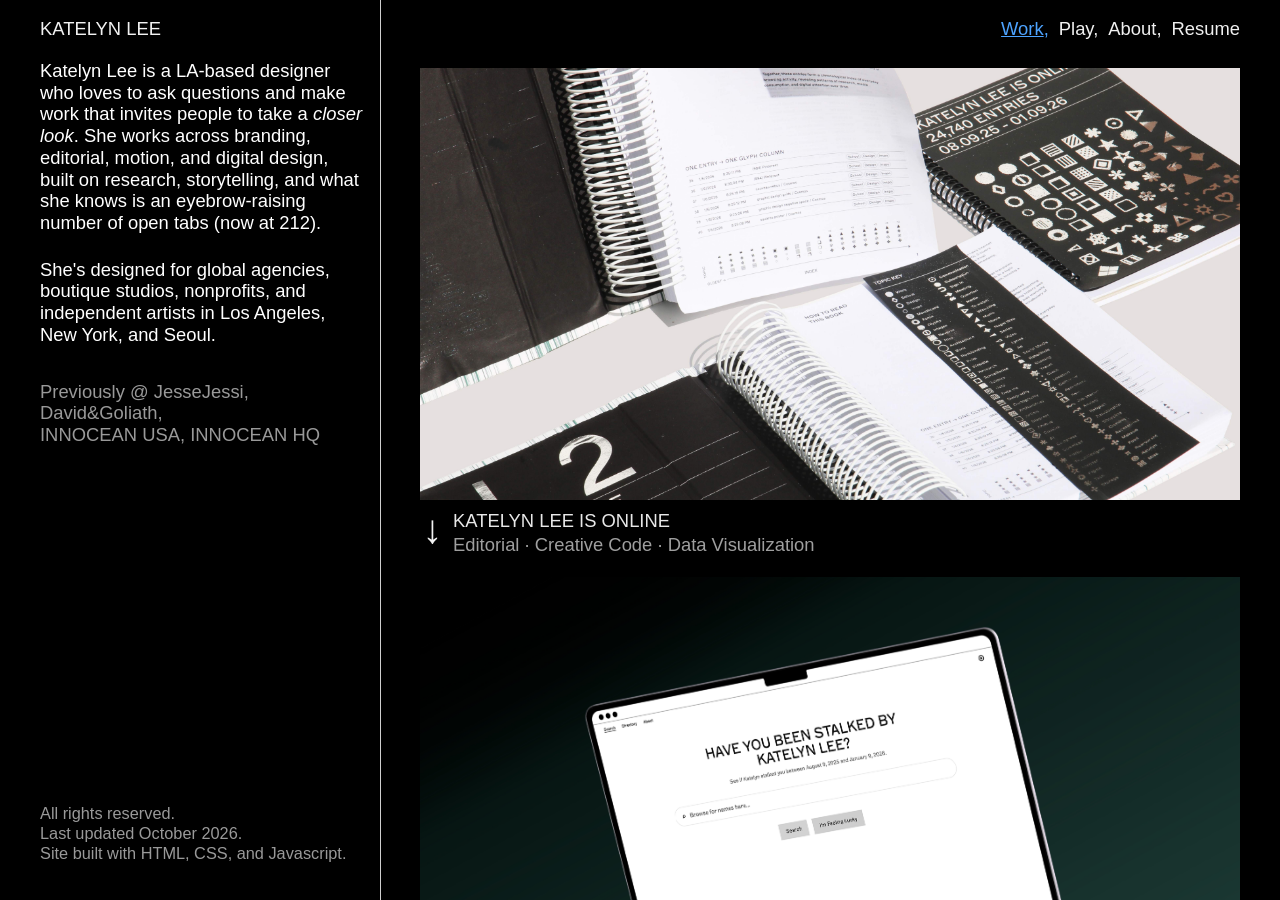
==== commit 8ca03233: "push" ====
--- a/index.html
+++ b/index.html
@@ -15,6 +15,11 @@
   <meta name="viewport" content="width=device-width, initial-scale=1.0" />
   <title>Katelyn Lee Design</title>
   <link rel="stylesheet" href="main.css" />
+
+<link rel="apple-touch-icon" sizes="180x180" href="/assets/apple-touch-icon.png">
+<link rel="icon" type="image/png" sizes="32x32" href="/assets/favicon-32x32.png">
+<link rel="icon" type="image/png" sizes="16x16" href="/assets/favicon-16x16.png">
+<link rel="manifest" href="/assets/site.webmanifest">
 </head>
 <body>
   <div class="site-wrapper">
@@ -97,7 +102,7 @@
 
   <p>
     All rights reserved.<br>
-    Last updated September 2026.<br>
+    Last updated October 2026.<br>
     Site built with HTML, CSS, and Javascript.
   </p>
 </div>
@@ -110,7 +115,7 @@
         <a href="./" class="active">Work</a>
         <a href="./play">Play</a>
         <a href="./about">About</a>
-        <a href="https://drive.google.com/file/d/1V6LuvaHBBj7gBq3loCqaI6xz7B3jAZRT/view?usp=sharing" target="_blank">Resume</a>
+        <a href="https://drive.google.com/file/d/1Zr8xY9YnoCe8laATRlkN5XmCc6YgwB7T/view?usp=drive_link" target="_blank">Resume</a>
       </nav>
 
       <section id="work" class="project-feed">
